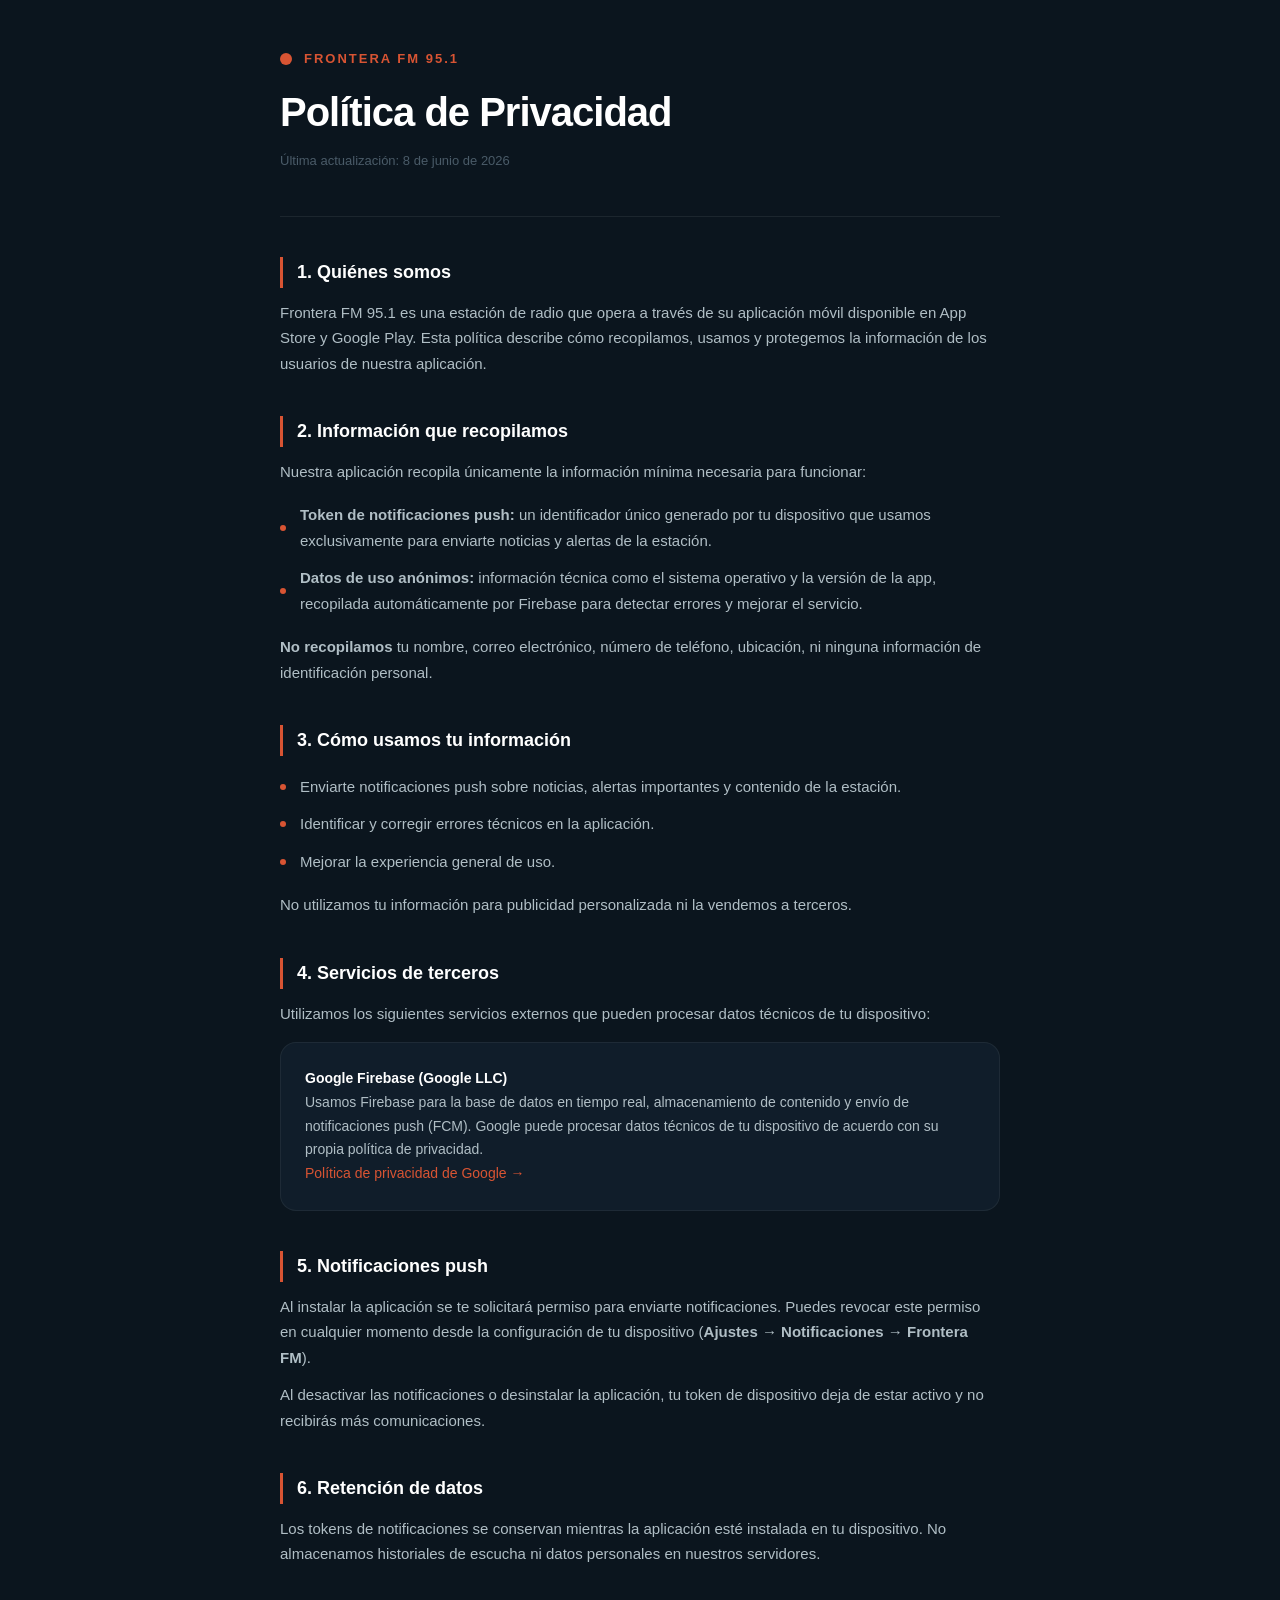
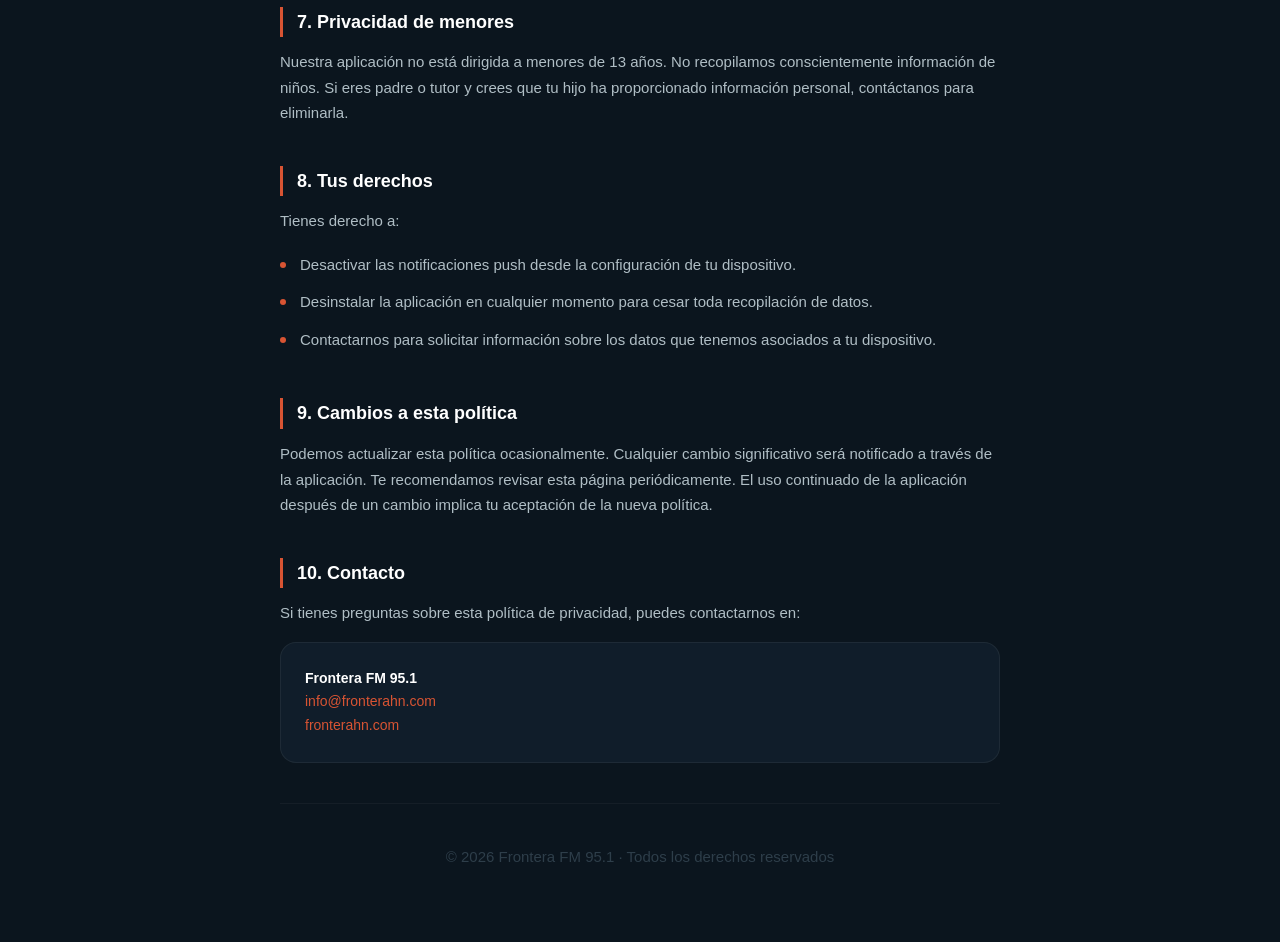
==== privacidad.html @ b39b0d96 "Private Policy Added" ====
<!doctype html>
<html lang="es">
  <head>
    <meta charset="UTF-8" />
    <meta name="viewport" content="width=device-width, initial-scale=1.0" />
    <title>Política de Privacidad — Frontera FM 95.1</title>
    <style>
      *,
      *::before,
      *::after {
        box-sizing: border-box;
        margin: 0;
        padding: 0;
      }

      body {
        font-family:
          -apple-system, BlinkMacSystemFont, "Segoe UI", Roboto, Helvetica,
          Arial, sans-serif;
        background-color: #0b151e;
        color: #b0bec5;
        line-height: 1.7;
        padding: 0 16px 60px;
      }

      .wrapper {
        max-width: 720px;
        margin: 0 auto;
      }

      header {
        padding: 48px 0 32px;
        border-bottom: 1px solid rgba(255, 255, 255, 0.07);
        margin-bottom: 40px;
      }

      .logo-line {
        display: flex;
        align-items: center;
        gap: 12px;
        margin-bottom: 20px;
      }

      .logo-dot {
        width: 12px;
        height: 12px;
        background: #d85433;
        border-radius: 50%;
      }

      .brand {
        color: #d85433;
        font-size: 13px;
        font-weight: 800;
        letter-spacing: 2px;
        text-transform: uppercase;
      }

      h1 {
        color: #ffffff;
        font-size: clamp(28px, 5vw, 40px);
        font-weight: 900;
        letter-spacing: -1px;
        line-height: 1.1;
        margin-bottom: 16px;
      }

      .updated {
        font-size: 13px;
        color: #4a5b68;
      }

      section {
        margin-bottom: 40px;
      }

      h2 {
        color: #ffffff;
        font-size: 18px;
        font-weight: 800;
        margin-bottom: 12px;
        padding-left: 14px;
        border-left: 3px solid #d85433;
      }

      p {
        margin-bottom: 12px;
        font-size: 15px;
      }

      ul {
        list-style: none;
        margin-bottom: 12px;
      }

      ul li {
        font-size: 15px;
        padding: 6px 0 6px 20px;
        position: relative;
      }

      ul li::before {
        content: "";
        position: absolute;
        left: 0;
        top: 50%;
        transform: translateY(-50%);
        width: 6px;
        height: 6px;
        background: #d85433;
        border-radius: 50%;
      }

      a {
        color: #d85433;
        text-decoration: none;
      }

      a:hover {
        text-decoration: underline;
      }

      .card {
        background: rgba(21, 36, 51, 0.6);
        border: 1px solid rgba(255, 255, 255, 0.06);
        border-radius: 16px;
        padding: 24px;
        margin-top: 16px;
      }

      .card p {
        margin: 0;
        font-size: 14px;
      }
      .card strong {
        color: #ffffff;
      }

      footer {
        text-align: center;
        font-size: 12px;
        color: #2e3e4a;
        padding-top: 40px;
        border-top: 1px solid rgba(255, 255, 255, 0.04);
      }
    </style>
  </head>
  <body>
    <div class="wrapper">
      <header>
        <div class="logo-line">
          <div class="logo-dot"></div>
          <span class="brand">Frontera FM 95.1</span>
        </div>
        <h1>Política de Privacidad</h1>
        <p class="updated">Última actualización: 8 de junio de 2026</p>
      </header>

      <section>
        <h2>1. Quiénes somos</h2>
        <p>
          Frontera FM 95.1 es una estación de radio que opera a través de su
          aplicación móvil disponible en App Store y Google Play. Esta política
          describe cómo recopilamos, usamos y protegemos la información de los
          usuarios de nuestra aplicación.
        </p>
      </section>

      <section>
        <h2>2. Información que recopilamos</h2>
        <p>
          Nuestra aplicación recopila únicamente la información mínima necesaria
          para funcionar:
        </p>
        <ul>
          <li>
            <strong>Token de notificaciones push:</strong> un identificador
            único generado por tu dispositivo que usamos exclusivamente para
            enviarte noticias y alertas de la estación.
          </li>
          <li>
            <strong>Datos de uso anónimos:</strong> información técnica como el
            sistema operativo y la versión de la app, recopilada automáticamente
            por Firebase para detectar errores y mejorar el servicio.
          </li>
        </ul>
        <p>
          <strong>No recopilamos</strong> tu nombre, correo electrónico, número
          de teléfono, ubicación, ni ninguna información de identificación
          personal.
        </p>
      </section>

      <section>
        <h2>3. Cómo usamos tu información</h2>
        <ul>
          <li>
            Enviarte notificaciones push sobre noticias, alertas importantes y
            contenido de la estación.
          </li>
          <li>Identificar y corregir errores técnicos en la aplicación.</li>
          <li>Mejorar la experiencia general de uso.</li>
        </ul>
        <p>
          No utilizamos tu información para publicidad personalizada ni la
          vendemos a terceros.
        </p>
      </section>

      <section>
        <h2>4. Servicios de terceros</h2>
        <p>
          Utilizamos los siguientes servicios externos que pueden procesar datos
          técnicos de tu dispositivo:
        </p>

        <div class="card">
          <p>
            <strong>Google Firebase (Google LLC)</strong><br />
            Usamos Firebase para la base de datos en tiempo real, almacenamiento
            de contenido y envío de notificaciones push (FCM). Google puede
            procesar datos técnicos de tu dispositivo de acuerdo con su propia
            política de privacidad.<br />
            <a
              href="https://policies.google.com/privacy"
              target="_blank"
              rel="noopener"
            >
              Política de privacidad de Google →
            </a>
          </p>
        </div>
      </section>

      <section>
        <h2>5. Notificaciones push</h2>
        <p>
          Al instalar la aplicación se te solicitará permiso para enviarte
          notificaciones. Puedes revocar este permiso en cualquier momento desde
          la configuración de tu dispositivo (<strong
            >Ajustes → Notificaciones → Frontera FM</strong
          >).
        </p>
        <p>
          Al desactivar las notificaciones o desinstalar la aplicación, tu token
          de dispositivo deja de estar activo y no recibirás más comunicaciones.
        </p>
      </section>

      <section>
        <h2>6. Retención de datos</h2>
        <p>
          Los tokens de notificaciones se conservan mientras la aplicación esté
          instalada en tu dispositivo. No almacenamos historiales de escucha ni
          datos personales en nuestros servidores.
        </p>
      </section>

      <section>
        <h2>7. Privacidad de menores</h2>
        <p>
          Nuestra aplicación no está dirigida a menores de 13 años. No
          recopilamos conscientemente información de niños. Si eres padre o
          tutor y crees que tu hijo ha proporcionado información personal,
          contáctanos para eliminarla.
        </p>
      </section>

      <section>
        <h2>8. Tus derechos</h2>
        <p>Tienes derecho a:</p>
        <ul>
          <li>
            Desactivar las notificaciones push desde la configuración de tu
            dispositivo.
          </li>
          <li>
            Desinstalar la aplicación en cualquier momento para cesar toda
            recopilación de datos.
          </li>
          <li>
            Contactarnos para solicitar información sobre los datos que tenemos
            asociados a tu dispositivo.
          </li>
        </ul>
      </section>

      <section>
        <h2>9. Cambios a esta política</h2>
        <p>
          Podemos actualizar esta política ocasionalmente. Cualquier cambio
          significativo será notificado a través de la aplicación. Te
          recomendamos revisar esta página periódicamente. El uso continuado de
          la aplicación después de un cambio implica tu aceptación de la nueva
          política.
        </p>
      </section>

      <section>
        <h2>10. Contacto</h2>
        <p>
          Si tienes preguntas sobre esta política de privacidad, puedes
          contactarnos en:
        </p>
        <div class="card">
          <p>
            <strong>Frontera FM 95.1</strong><br />
            <a href="mailto:info@fronterahn.com">info@fronterahn.com</a><br />
            <a href="https://fronterahn.com" target="_blank" rel="noopener"
              >fronterahn.com</a
            >
          </p>
        </div>
      </section>

      <footer>
        <p>© 2026 Frontera FM 95.1 · Todos los derechos reservados</p>
      </footer>
    </div>
  </body>
</html>
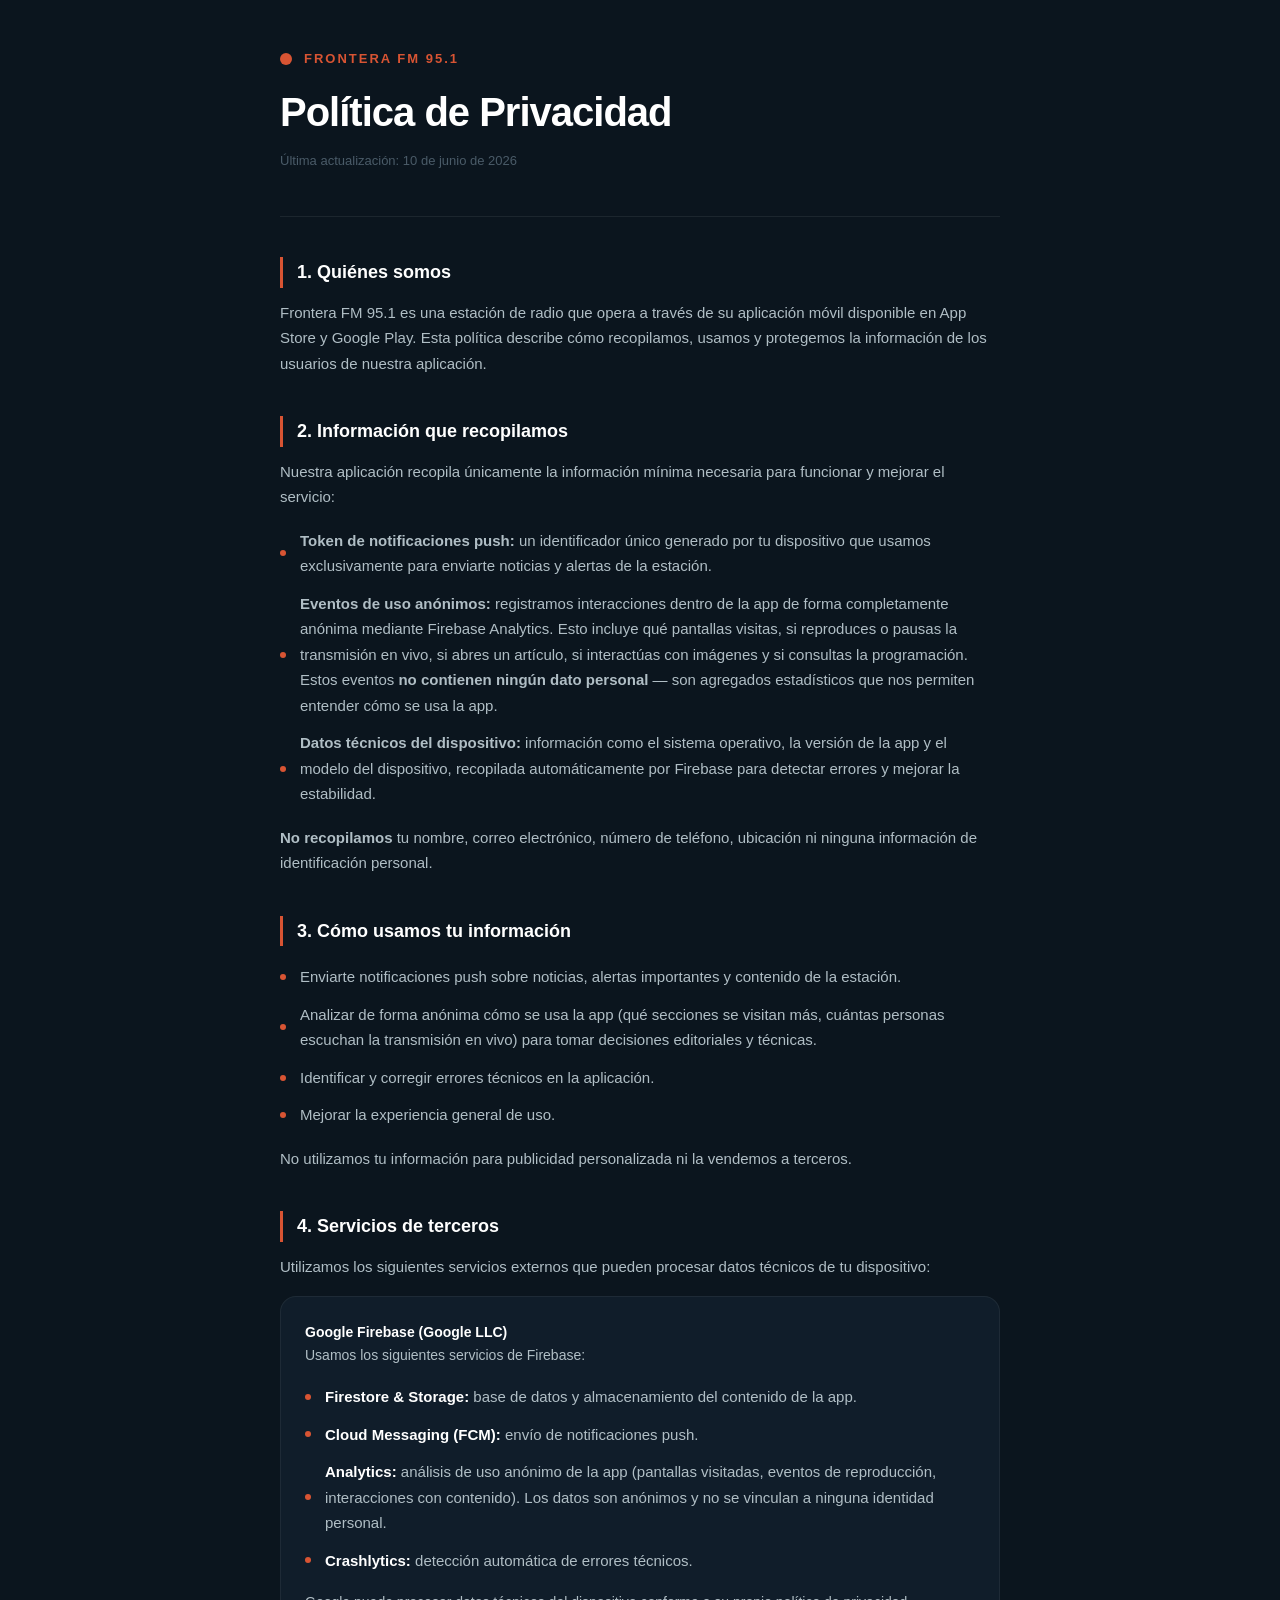
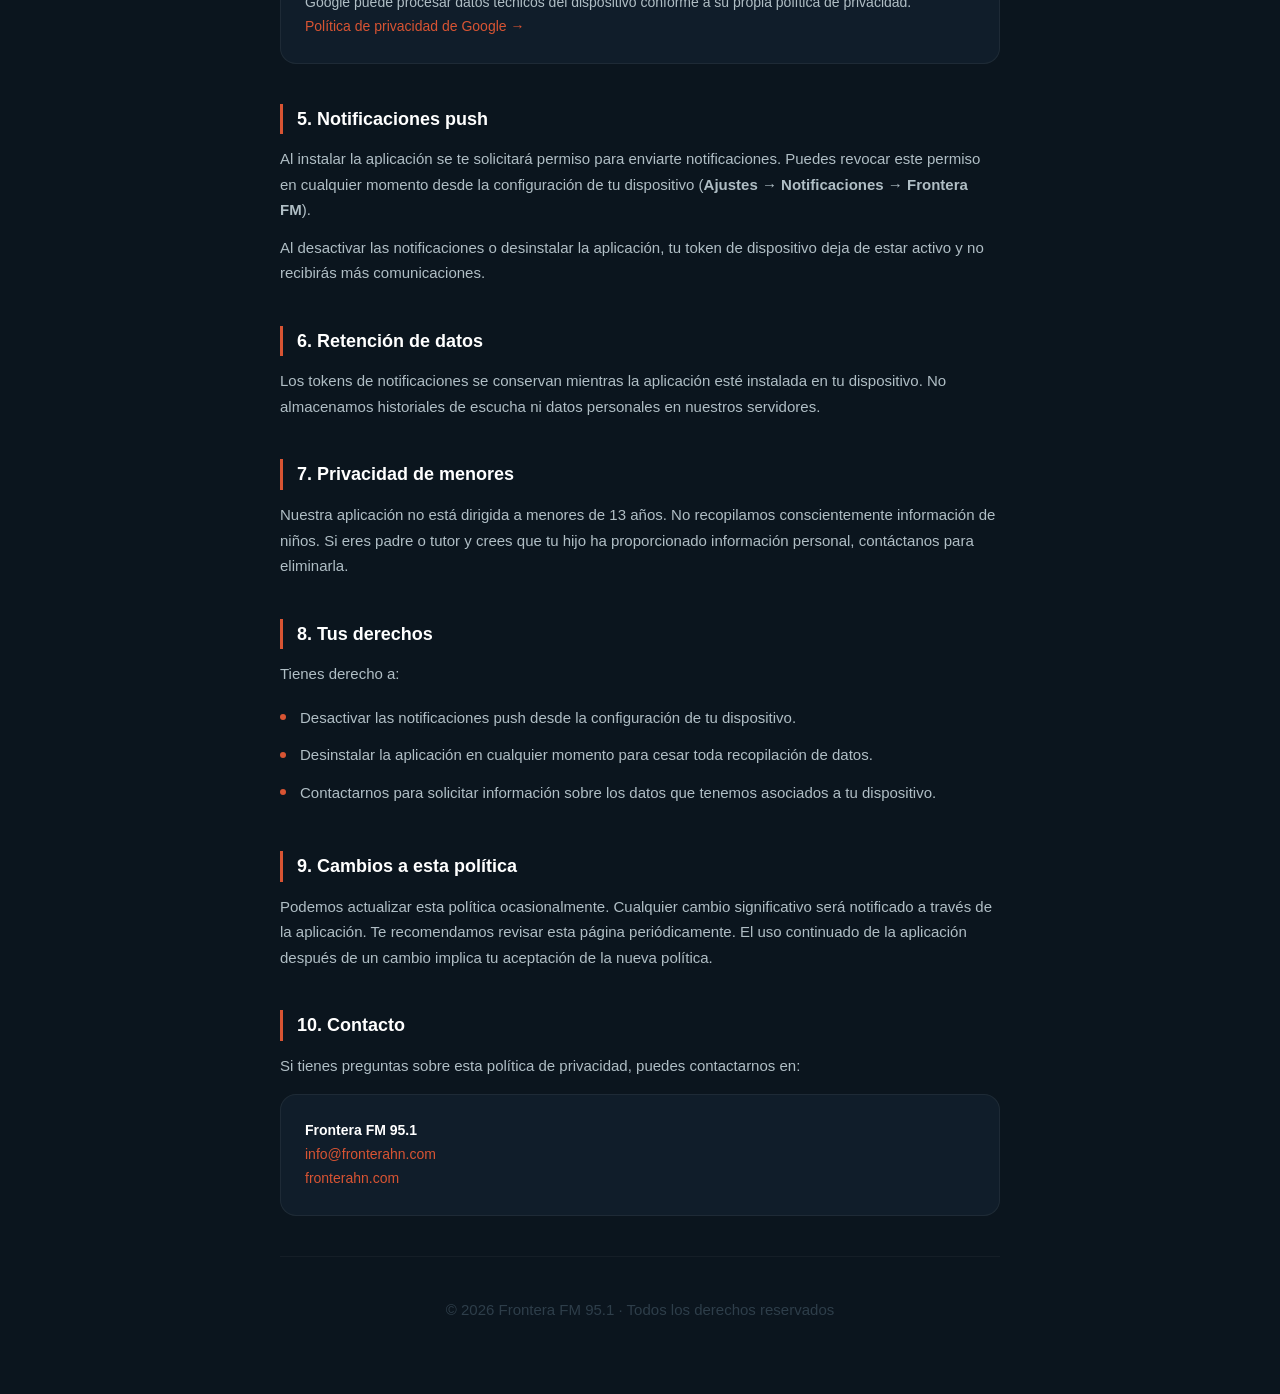
==== commit cf8be0cd: "Updated privacy document" ====
--- a/privacidad.html
+++ b/privacidad.html
@@ -135,6 +135,12 @@
       .card strong {
         color: #ffffff;
       }
+      .card ul {
+        margin-top: 10px;
+      }
+      .card .card-footer {
+        margin-top: 10px;
+      }
 
       footer {
         text-align: center;
@@ -153,7 +159,7 @@
           <span class="brand">Frontera FM 95.1</span>
         </div>
         <h1>Política de Privacidad</h1>
-        <p class="updated">Última actualización: 8 de junio de 2026</p>
+        <p class="updated">Última actualización: 10 de junio de 2026</p>
       </header>
 
       <section>
@@ -170,7 +176,7 @@
         <h2>2. Información que recopilamos</h2>
         <p>
           Nuestra aplicación recopila únicamente la información mínima necesaria
-          para funcionar:
+          para funcionar y mejorar el servicio:
         </p>
         <ul>
           <li>
@@ -179,14 +185,24 @@
             enviarte noticias y alertas de la estación.
           </li>
           <li>
-            <strong>Datos de uso anónimos:</strong> información técnica como el
-            sistema operativo y la versión de la app, recopilada automáticamente
-            por Firebase para detectar errores y mejorar el servicio.
+            <strong>Eventos de uso anónimos:</strong> registramos interacciones
+            dentro de la app de forma completamente anónima mediante Firebase
+            Analytics. Esto incluye qué pantallas visitas, si reproduces o
+            pausas la transmisión en vivo, si abres un artículo, si interactúas
+            con imágenes y si consultas la programación. Estos eventos
+            <strong>no contienen ningún dato personal</strong> — son agregados
+            estadísticos que nos permiten entender cómo se usa la app.
+          </li>
+          <li>
+            <strong>Datos técnicos del dispositivo:</strong> información como el
+            sistema operativo, la versión de la app y el modelo del dispositivo,
+            recopilada automáticamente por Firebase para detectar errores y
+            mejorar la estabilidad.
           </li>
         </ul>
         <p>
           <strong>No recopilamos</strong> tu nombre, correo electrónico, número
-          de teléfono, ubicación, ni ninguna información de identificación
+          de teléfono, ubicación ni ninguna información de identificación
           personal.
         </p>
       </section>
@@ -197,6 +213,11 @@
           <li>
             Enviarte notificaciones push sobre noticias, alertas importantes y
             contenido de la estación.
+          </li>
+          <li>
+            Analizar de forma anónima cómo se usa la app (qué secciones se
+            visitan más, cuántas personas escuchan la transmisión en vivo) para
+            tomar decisiones editoriales y técnicas.
           </li>
           <li>Identificar y corregir errores técnicos en la aplicación.</li>
           <li>Mejorar la experiencia general de uso.</li>
@@ -217,10 +238,31 @@
         <div class="card">
           <p>
             <strong>Google Firebase (Google LLC)</strong><br />
-            Usamos Firebase para la base de datos en tiempo real, almacenamiento
-            de contenido y envío de notificaciones push (FCM). Google puede
-            procesar datos técnicos de tu dispositivo de acuerdo con su propia
-            política de privacidad.<br />
+            Usamos los siguientes servicios de Firebase:
+          </p>
+          <ul>
+            <li>
+              <strong>Firestore &amp; Storage:</strong> base de datos y
+              almacenamiento del contenido de la app.
+            </li>
+            <li>
+              <strong>Cloud Messaging (FCM):</strong> envío de notificaciones
+              push.
+            </li>
+            <li>
+              <strong>Analytics:</strong> análisis de uso anónimo de la app
+              (pantallas visitadas, eventos de reproducción, interacciones con
+              contenido). Los datos son anónimos y no se vinculan a ninguna
+              identidad personal.
+            </li>
+            <li>
+              <strong>Crashlytics:</strong> detección automática de errores
+              técnicos.
+            </li>
+          </ul>
+          <p class="card-footer">
+            Google puede procesar datos técnicos del dispositivo conforme a su
+            propia política de privacidad.<br />
             <a
               href="https://policies.google.com/privacy"
               target="_blank"
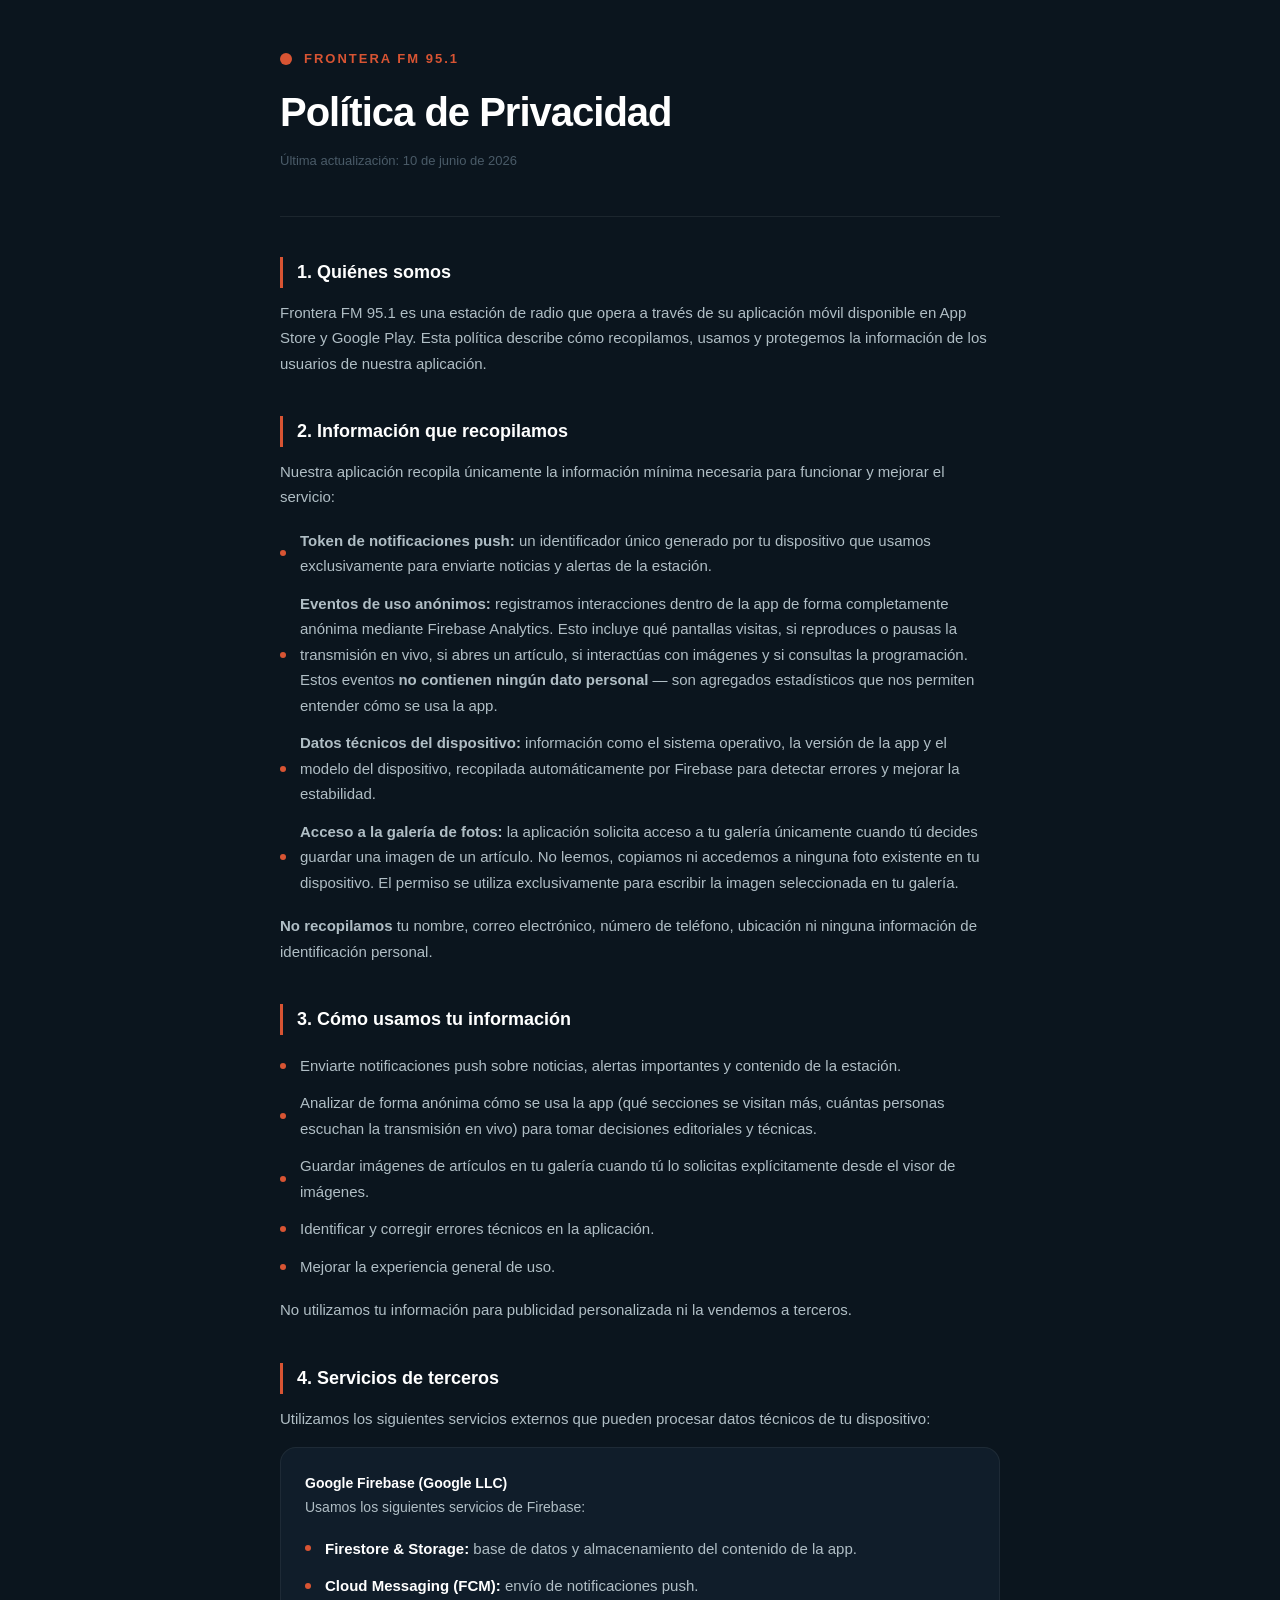
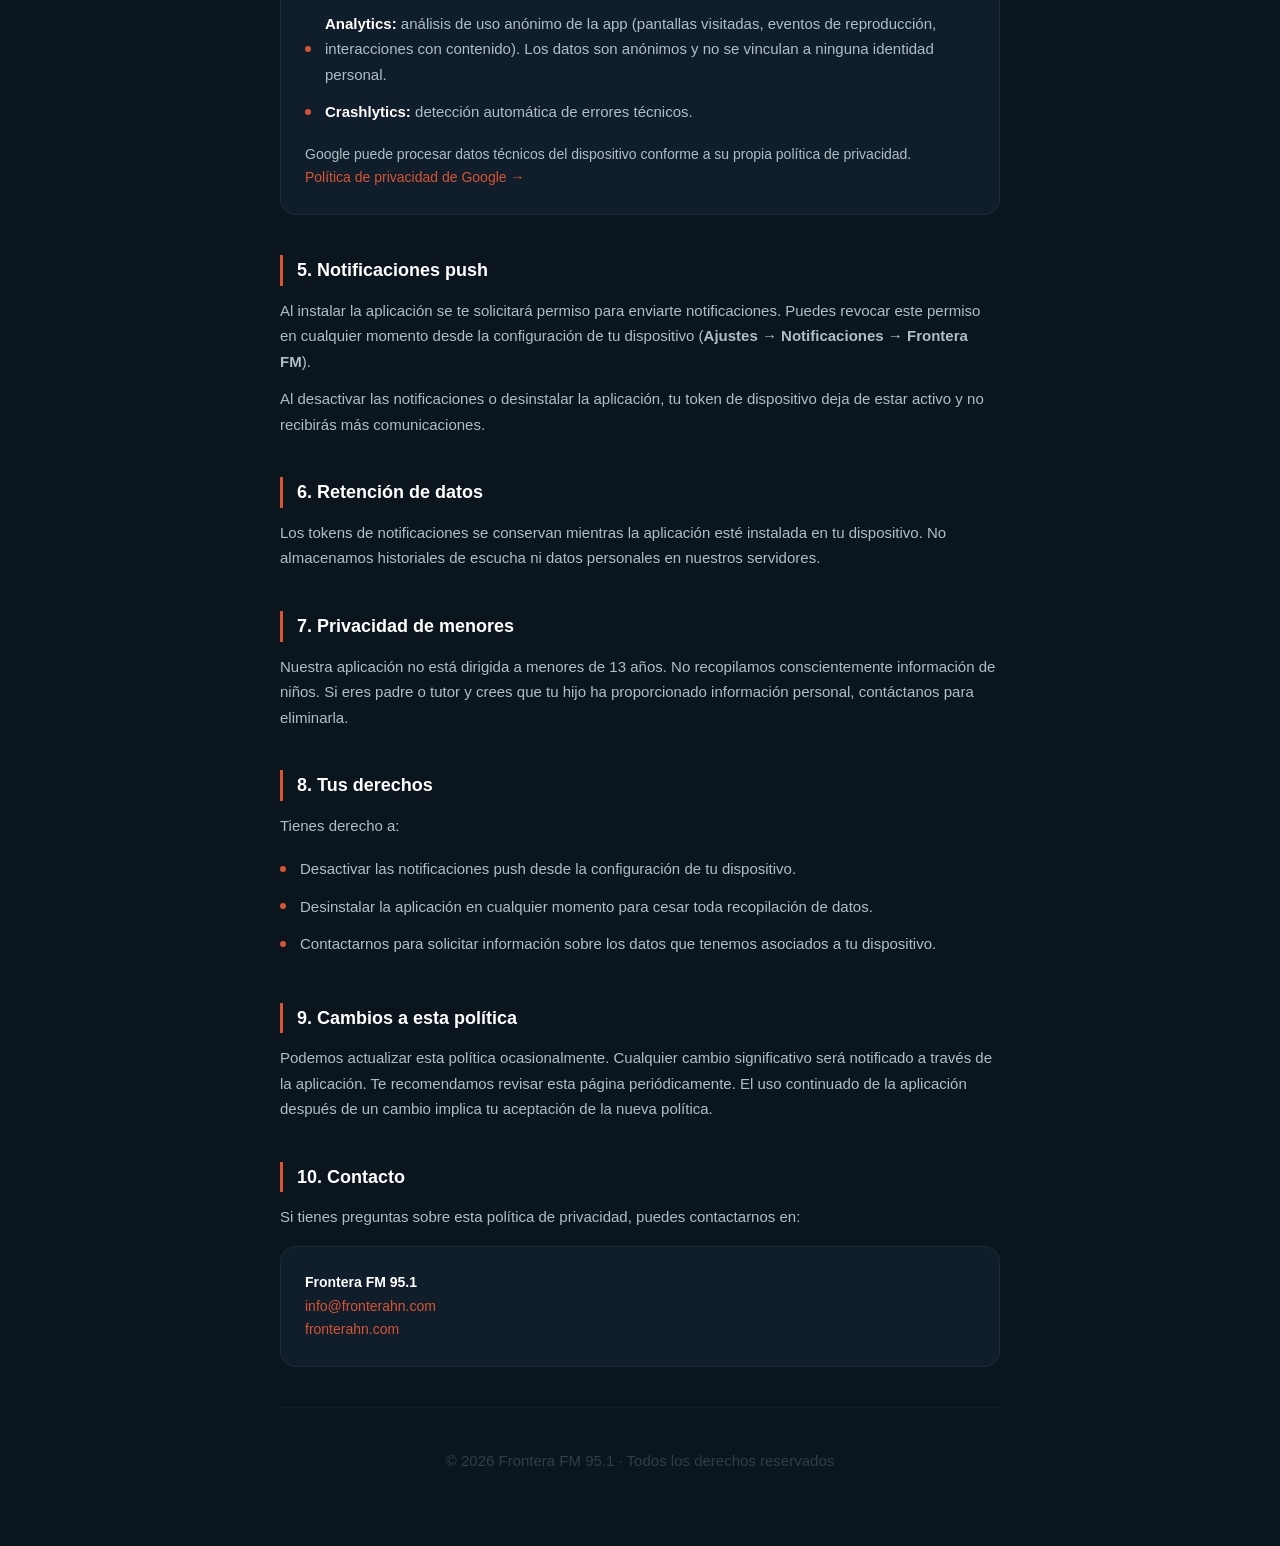
==== commit e17c004f: "Update Privacy Policy with gallery access to write" ====
--- a/privacidad.html
+++ b/privacidad.html
@@ -199,6 +199,13 @@
             recopilada automáticamente por Firebase para detectar errores y
             mejorar la estabilidad.
           </li>
+          <li>
+            <strong>Acceso a la galería de fotos:</strong> la aplicación
+            solicita acceso a tu galería únicamente cuando tú decides guardar
+            una imagen de un artículo. No leemos, copiamos ni accedemos a
+            ninguna foto existente en tu dispositivo. El permiso se utiliza
+            exclusivamente para escribir la imagen seleccionada en tu galería.
+          </li>
         </ul>
         <p>
           <strong>No recopilamos</strong> tu nombre, correo electrónico, número
@@ -218,6 +225,10 @@
             Analizar de forma anónima cómo se usa la app (qué secciones se
             visitan más, cuántas personas escuchan la transmisión en vivo) para
             tomar decisiones editoriales y técnicas.
+          </li>
+          <li>
+            Guardar imágenes de artículos en tu galería cuando tú lo solicitas
+            explícitamente desde el visor de imágenes.
           </li>
           <li>Identificar y corregir errores técnicos en la aplicación.</li>
           <li>Mejorar la experiencia general de uso.</li>
